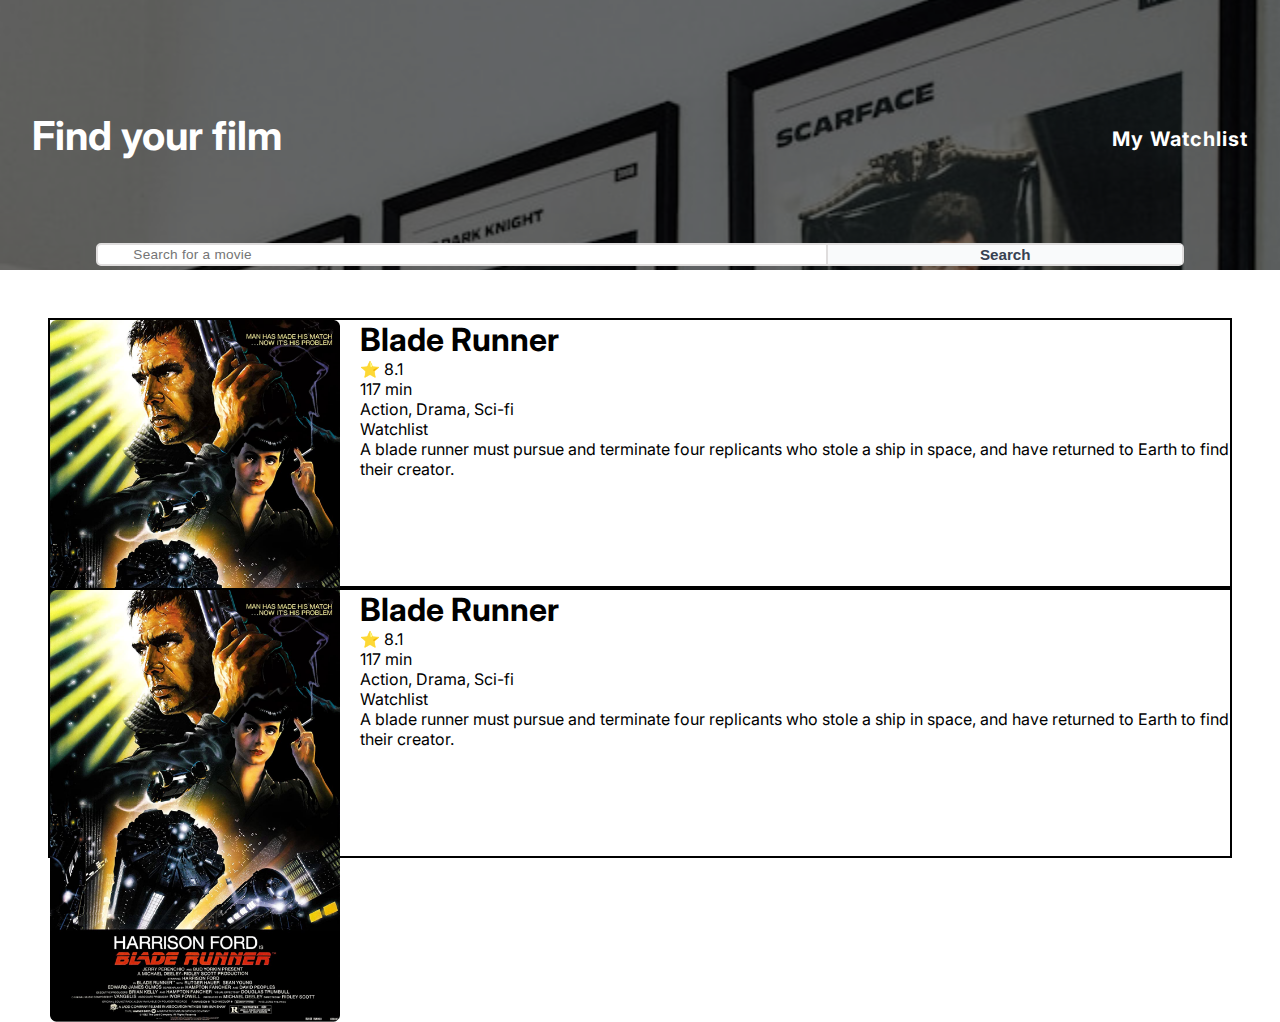
==== index.html @ b181dc59 "Create index.html and provide basic styling with styles.css" ====
<!DOCTYPE html>
<html lang="en">
<head>
    <meta charset="UTF-8">
    <meta name="viewport" content="width=device-width, initial-scale=1.0">
    <title>Movie Watchlist</title>
    <link rel="stylesheet" href="styles.css">
    <!--FONT AWESOME-->
    <link rel="stylesheet" href="https://cdnjs.cloudflare.com/ajax/libs/font-awesome/6.5.1/css/all.min.css" integrity="sha512-DTOQO9RWCH3ppGqcWaEA1BIZOC6xxalwEsw9c2QQeAIftl+Vegovlnee1c9QX4TctnWMn13TZye+giMm8e2LwA==" crossorigin="anonymous" referrerpolicy="no-referrer" />
    <!--FONT FAMILY-->
    <link rel="preconnect" href="https://fonts.googleapis.com">
    <link rel="preconnect" href="https://fonts.gstatic.com" crossorigin>
    <link href="https://fonts.googleapis.com/css2?family=Inter:wght@100..900&display=swap" rel="stylesheet">
</head>
<body>
    <header>
        <h1 class="header-title">Find your film</h1>
        <a class="header-anchor" href="#">My Watchlist</a>
    </header>

    <div class="search-container">
        <button class="magnifying-class-btn"><i class="fa-solid fa-magnifying-glass"></i></button>
        <input class="search-input" type="text" placeholder="Search for a movie">
        <button class="search-btn" type="submit">Search</button>
    </div>
    
    <main>

        <div class="before-search-container">
            <i class="fa-solid fa-film"></i>
            <p class="start-p">Start exploring</p>
        </div>
        
        <div class="after-search-container">
            <div class="movie-container">
                <div class="img-movie-container">
                    <img class="img-movie" src="img/firstMovie.png">
                </div>
                <div class="inner-movie-container">
                    <div class="top-inner-movie">
                        <h1 class="title">Blade Runner</h1>
                        <p class="stars">⭐ 8.1</p>
                    </div>
                    <div class="center-inner-movie">
                        <p class="duration">117 min</p>
                        <p class="topics">Action, Drama, Sci-fi</p>
                        <div class="add-watchlist">
                            <i class="fa-solid fa-circle-plus"></i>
                            <p class="add-text">Watchlist</p>
                        </div>
                    </div>
                    <div class="bottom-inner-movie">
                        <p class="description">A blade runner must pursue and terminate four replicants 
                            who stole a ship in space, and have returned to Earth to find their creator.</p>
                    </div>
                </div>
            </div>
            <div class="movie-container">
                <div class="img-movie-container">
                    <img class="img-movie" src="img/firstMovie.png">
                </div>
                <div class="inner-movie-container">
                    <div class="top-inner-movie">
                        <h1 class="title">Blade Runner</h1>
                        <p class="stars">⭐ 8.1</p>
                    </div>
                    <div class="center-inner-movie">
                        <p class="duration">117 min</p>
                        <p class="topics">Action, Drama, Sci-fi</p>
                        <div class="add-watchlist">
                            <i class="fa-solid fa-circle-plus"></i>
                            <p class="add-text">Watchlist</p>
                        </div>
                    </div>
                    <div class="bottom-inner-movie">
                        <p class="description">A blade runner must pursue and terminate four replicants 
                            who stole a ship in space, and have returned to Earth to find their creator.</p>
                    </div>
                </div>
            </div>
        </div>

    </main>
    
    <script src="index.js"></script>
</body>
</html>
---- styles.css ----
*, *::before, *::after {
    box-sizing: border-box;
}

body {
    margin: 0;
    font-family: "Inter", sans-serif;
}

header{
    display: flex;
    align-items: center;
    justify-content: space-between;
    padding: 0 2em;
    gap: 2em;
    position: relative;
    height: 30vh;
    color: white;
    background-image: url("img/header.jpg");
    background-size: cover;
    background-position: center 15%;
}

header::before {
    content: "";
    position: absolute;
    top: 0;
    bottom: 0;
    right: 0;
    left: 0;
    background-color: rgba(0, 0, 0, 0.5);
}

.header-title {
    z-index: 1;
    position: relative;
    font-size: 2.5rem;
    margin: 0;
}

.header-anchor {
    z-index: 1;
    position: relative;
    color: white;
    text-decoration: none;
    font-weight: bold;
    letter-spacing: 1px;
    font-size: 1.25rem;
    margin: 0.35em 0 0 0;
}

/*==================
SEARCH BAR
==================*/
.search-container {
    width: 85%;
    border: 2px solid #DFDDDD;
    border-radius: 5px;
    display: flex;
    gap: 0.5em;
    background-color: white;
    position: absolute;
    top: 27%;
    left: 0;
    right: 0;
    margin: 0 auto;
}

.magnifying-class-btn,
.search-input {
    margin: 0.5em 0 0.5em 1em;
    border: none;
}

.magnifying-class-btn{
    background-color: white;
}

.fa-magnifying-glass {
    font-size: 1.15rem;
    color: lightslategray;
}

.search-input {
    font-size: 0.85rem;
    letter-spacing: 0.25px;
    margin: 0;
    color: #6B7280;
    flex: 2;
}

.search-btn {
    color: #374151;
    background-color: #F9FAFB;
    border: none;
    flex: 1;
    border-left: 2px solid #DFDDDD;
    font-size: 0.95rem;
    font-weight: 600;
}

.search-btn,
.magnifying-class-btn {
    cursor: pointer;
}

/*===================
BEFORE SEARCH CONTAINER
=====================*/

.before-search-container {
    min-height: 60vh;
    display: none;
    flex-direction: column;
    justify-content: center;
    align-items: center;
}

.fa-film {
    color: #DFDDDD;
    font-size: 5rem;
}
.start-p {
    color: #DFDDDD;
    font-weight: bold;
}

/*===================
AFTER SEARCH CONTAINER
=====================*/
.after-search-container {
    margin: 3em;
    display: flex;
    flex-direction: column;
}

.movie-container {
    display: flex;
    height: 30vh;
    width: 100%;
    border: 2px solid black;
    gap: 1.25em;
}

.img-movie-container {
    flex: 1;
}

.img-movie {
    width: 100%;
    display: block;
}

.inner-movie-container {
    flex: 3;
}


.top-inner-movie {

}

.title,
.stars,
.duration,
.topics,
.add-watchlist,
.fa-circle-plus,
.add-text,
.description {
    margin: 0;
}

.title {
}

.stars {

}

.center-inner-movie {

}

.duration {

}

.topics {

}

.add-watchlist {

}

.fa-circle-plus {

}

.add-text {

}

.bottom-inner-movie {

}

.description {

}
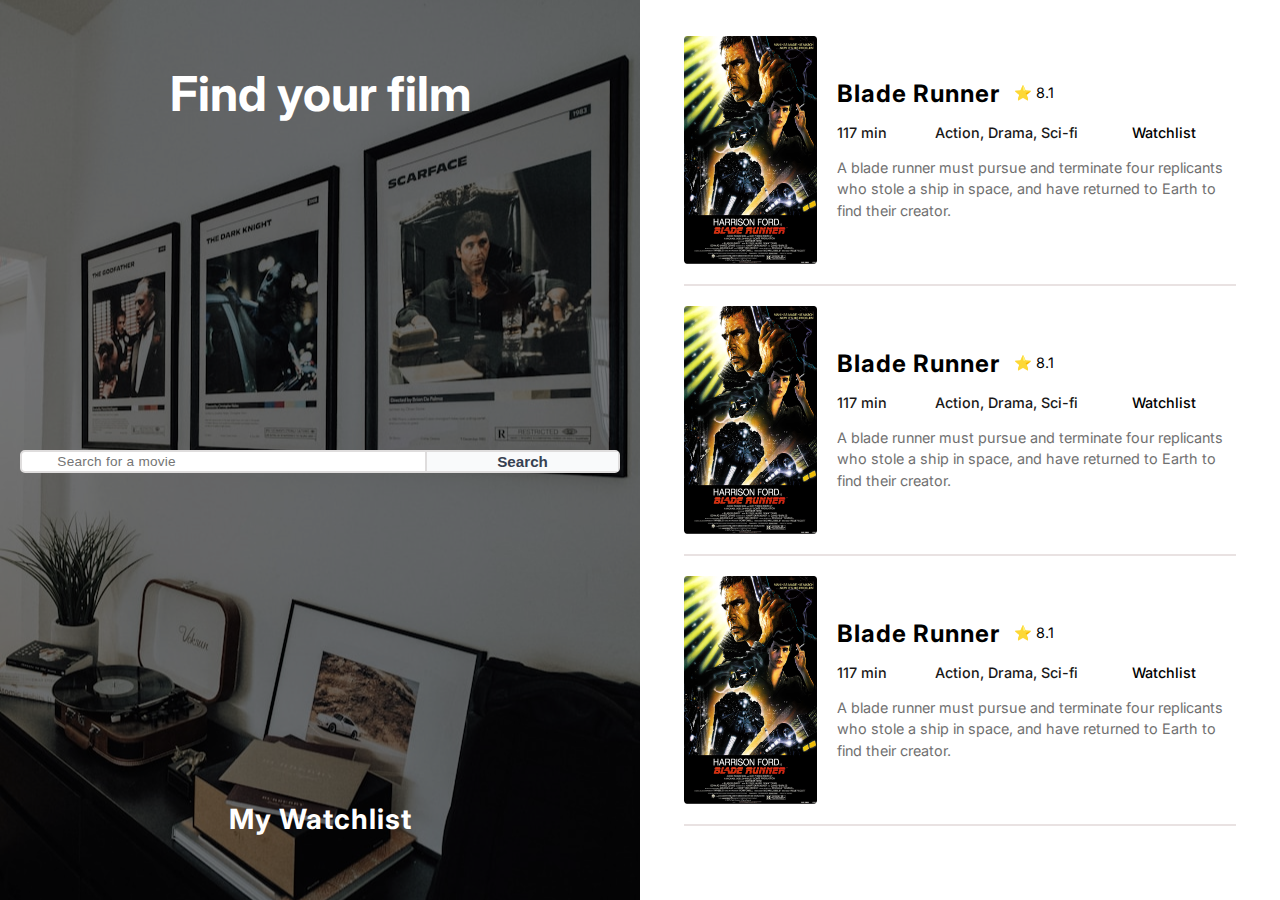
==== commit a99b1c30: "Finish responsive design index.html." ====
--- a/index.html
+++ b/index.html
@@ -15,7 +15,7 @@
 <body>
     <header>
         <h1 class="header-title">Find your film</h1>
-        <a class="header-anchor" href="#">My Watchlist</a>
+        <a class="header-anchor" href="myWatchlist.html">My Watchlist</a>
     </header>
 
     <div class="search-container">
@@ -30,8 +30,35 @@
             <i class="fa-solid fa-film"></i>
             <p class="start-p">Start exploring</p>
         </div>
+
+        <div class="unable-find-container">
+            <p class="unable-find">Unable to find what you're looking for. Please try another search.</p>
+        </div>
         
         <div class="after-search-container">
+            <div class="movie-container">
+                <div class="img-movie-container">
+                    <img class="img-movie" src="img/firstMovie.png">
+                </div>
+                <div class="inner-movie-container">
+                    <div class="top-inner-movie">
+                        <h1 class="title">Blade Runner</h1>
+                        <p class="stars">⭐ 8.1</p>
+                    </div>
+                    <div class="center-inner-movie">
+                        <p class="duration">117 min</p>
+                        <p class="topics">Action, Drama, Sci-fi</p>
+                        <div class="add-watchlist">
+                            <i class="fa-solid fa-circle-plus"></i>
+                            <p class="add-text">Watchlist</p>
+                        </div>
+                    </div>
+                    <div class="bottom-inner-movie">
+                        <p class="description">A blade runner must pursue and terminate four replicants 
+                            who stole a ship in space, and have returned to Earth to find their creator.</p>
+                    </div>
+                </div>
+            </div>
             <div class="movie-container">
                 <div class="img-movie-container">
                     <img class="img-movie" src="img/firstMovie.png">
--- a/styles.css
+++ b/styles.css
@@ -7,7 +7,7 @@
     font-family: "Inter", sans-serif;
 }
 
-header{
+header {
     display: flex;
     align-items: center;
     justify-content: space-between;
@@ -108,7 +108,8 @@
 BEFORE SEARCH CONTAINER
 =====================*/
 
-.before-search-container {
+.before-search-container,
+.unable-find-container {
     min-height: 60vh;
     display: none;
     flex-direction: column;
@@ -119,27 +120,36 @@
 .fa-film {
     color: #DFDDDD;
     font-size: 5rem;
-}
-.start-p {
+    cursor: pointer;
+}
+.start-p,
+.unable-find {
     color: #DFDDDD;
     font-weight: bold;
-}
-
+    text-align: center;
+    cursor: pointer;    
+}
+
+.unable-find-container {
+    display: flex;
+}
 /*===================
 AFTER SEARCH CONTAINER
 =====================*/
 .after-search-container {
     margin: 3em;
-    display: flex;
+    display: none;
     flex-direction: column;
 }
 
 .movie-container {
     display: flex;
     height: 30vh;
+    min-height: 200px;
     width: 100%;
-    border: 2px solid black;
+    padding: 1.25em 0;
     gap: 1.25em;
+    border-bottom: 2px solid #E9E2E2;
 }
 
 .img-movie-container {
@@ -149,15 +159,16 @@
 .img-movie {
     width: 100%;
     display: block;
+    max-height: 100%;
+    min-height: 100%;
 }
 
 .inner-movie-container {
     flex: 3;
-}
-
-
-.top-inner-movie {
-
+    display: flex;
+    flex-direction: column;
+    gap: 1em;
+    justify-content: center;
 }
 
 .title,
@@ -171,44 +182,192 @@
     margin: 0;
 }
 
+.top-inner-movie {
+    display: flex;
+    gap: 0.85em;
+    align-items: center;
+}
+
 .title {
+    font-size: 1.25rem;
+    letter-spacing: 1px;
 }
 
 .stars {
-
+    font-size: 0.85rem;
 }
 
 .center-inner-movie {
-
-}
-
-.duration {
-
-}
-
+    display: flex;
+    align-items: center;
+    justify-content: space-between;
+    width: 80%;
+    gap: 0.75em;
+}
+
+.duration,
 .topics {
-
+    color: #1A1919;
+    font-weight: 500;
+    font-size: 0.8rem;
 }
 
 .add-watchlist {
-
+    display: flex;
+    gap: 0.35em;
+    align-items: center;
 }
 
 .fa-circle-plus {
-
+    font-size: 1.1rem;
+    cursor: pointer;
 }
 
 .add-text {
-
-}
-
-.bottom-inner-movie {
-
+    font-size: 0.8rem;
+    font-weight: 500;
 }
 
 .description {
-
-}
-
-
-
+    color: #707070;
+    font-size: 0.9rem;
+    line-height: 1.5;
+}
+
+@media (min-width: 850px) {
+    body {
+        display: flex;
+    }
+
+    header {
+        flex: 1;
+        flex-direction: column;
+        padding: 4em 2em;
+        min-height: 100vh;
+        max-width: 50%;
+    }
+    .header-title {
+        white-space: nowrap;
+        font-size: 3rem;
+    }
+    .header-anchor {
+        font-size: 1.75rem;
+    }
+
+    .search-container {
+        width: 50%;
+        top: 50%;
+        right: 50%;
+        max-width: 600px;
+    }
+
+    main {
+        flex: 1;
+        max-width: 50%;
+        max-width:600px;
+        margin: 0 auto;
+    }
+
+    /*===================
+    BEFORE SEARCH CONTAINER
+    =====================*/
+    .before-search-container, 
+    .unable-find-container 
+    {
+    min-height: 100vh;
+    display: none;
+    flex-direction: column;
+    justify-content: center;
+    align-items: center;
+    padding: 2em 0 0 0;
+    }
+    .fa-film {
+        font-size: 6rem;
+    }
+
+    .unable-find,
+    .start-p {
+        font-size: 1.5rem;  
+    }
+
+    /*===================
+    AFTER SEARCH CONTAINER
+    =====================*/
+    .after-search-container {
+        display: flex;
+        margin: 1em 1.5em;
+    }
+    .movie-container {
+        height: 30vh;
+        min-height: 175px;
+    }
+
+    .title {
+        font-size: 1.35rem;
+    }
+
+    .stars {
+        font-size: 0.7rem;
+    }
+
+    .center-inner-movie {
+        width: 90%;
+    }
+
+    .duration, 
+    .topics {
+        font-size: 0.7rem;
+    }
+
+    .add-watchlist {
+        gap: 0.3em;
+    }
+
+    .fa-circle-plus {
+        font-size: 0.9rem;
+    }
+
+    .add-text {
+        font-size: 0.7rem;
+    }
+
+    .description {
+        font-size: 0.75rem; 
+    }
+}
+
+@media (min-width: 1200px) {
+    
+    .title {
+        font-size: 1.5rem;
+    }
+
+    .stars {
+        font-size: 0.9rem;
+    }
+
+    .center-inner-movie {
+        width: 90%;
+    }
+
+    .duration, 
+    .topics {
+        font-size: 0.9rem;
+    }
+
+    .add-watchlist {
+        gap: 0.4em;
+    }
+
+    .fa-circle-plus {
+        font-size: 1rem;
+    }
+
+    .add-text {
+        font-size: 0.9rem;
+    }
+
+    .description {
+        font-size: 0.9rem; 
+    }
+}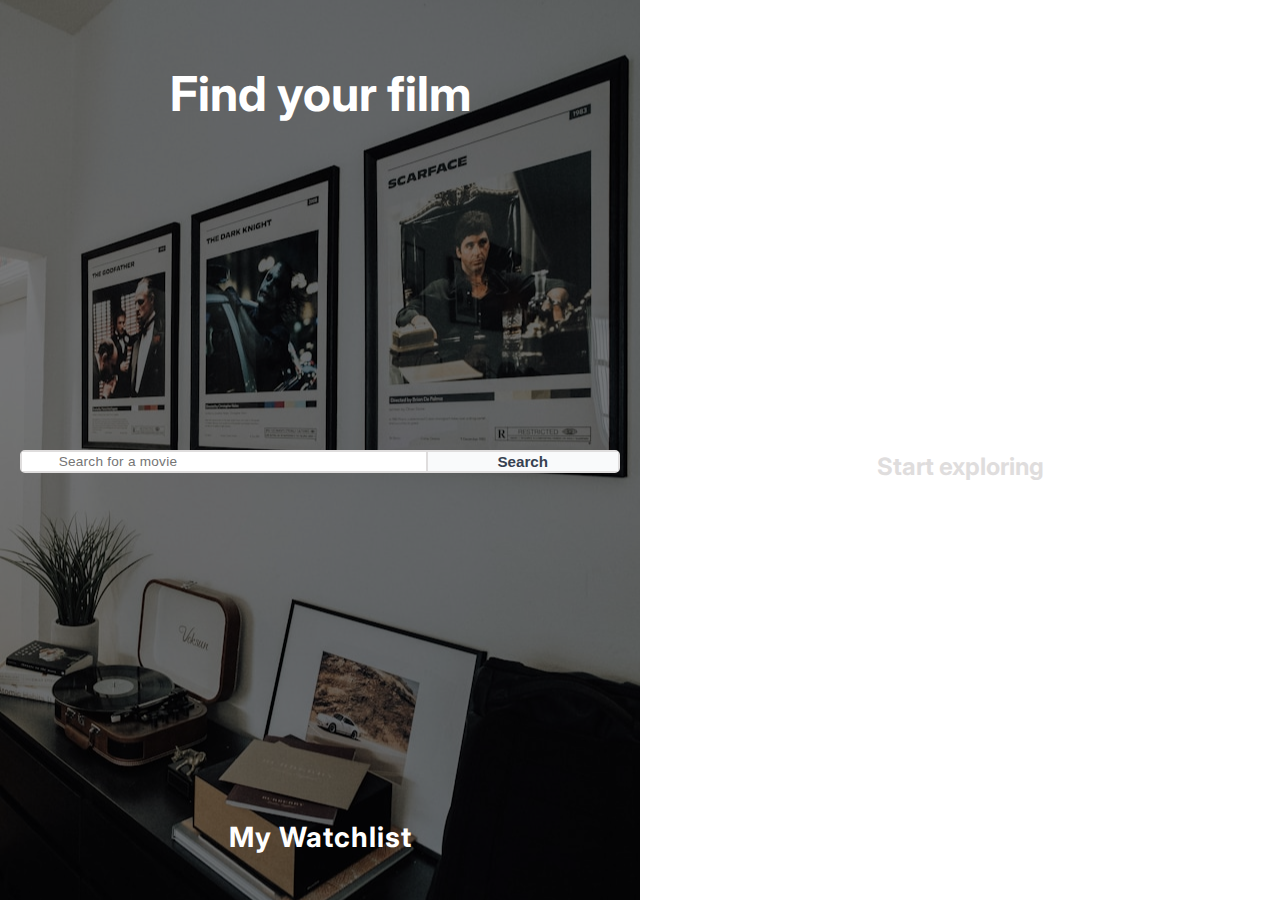
==== commit 7da9b5a4: "Implement great part of the logic behind index.html. Also modify some styling and structure." ====
--- a/index.html
+++ b/index.html
@@ -15,98 +15,22 @@
 <body>
     <header>
         <h1 class="header-title">Find your film</h1>
-        <a class="header-anchor" href="myWatchlist.html">My Watchlist</a>
+        <a class="header-anchor" id="header-anchor" href="myWatchlist.html">My Watchlist</a>
     </header>
-
     <div class="search-container">
-        <button class="magnifying-class-btn"><i class="fa-solid fa-magnifying-glass"></i></button>
-        <input class="search-input" type="text" placeholder="Search for a movie">
-        <button class="search-btn" type="submit">Search</button>
+        <button class="magnifying-class-btn" id="magnifying-class-btn"><i class="fa-solid fa-magnifying-glass"></i></button>
+        <input class="search-input" id="search-input" type="text" placeholder="Search for a movie">
+        <button class="search-btn" id="search-btn" type="submit">Search</button>
     </div>
-    
     <main>
-
-        <div class="before-search-container">
+        <div class="before-search-container" id="before-search-container">
             <i class="fa-solid fa-film"></i>
             <p class="start-p">Start exploring</p>
         </div>
-
-        <div class="unable-find-container">
+        <div class="unable-find-container" id="unable-find-container">
             <p class="unable-find">Unable to find what you're looking for. Please try another search.</p>
         </div>
-        
-        <div class="after-search-container">
-            <div class="movie-container">
-                <div class="img-movie-container">
-                    <img class="img-movie" src="img/firstMovie.png">
-                </div>
-                <div class="inner-movie-container">
-                    <div class="top-inner-movie">
-                        <h1 class="title">Blade Runner</h1>
-                        <p class="stars">⭐ 8.1</p>
-                    </div>
-                    <div class="center-inner-movie">
-                        <p class="duration">117 min</p>
-                        <p class="topics">Action, Drama, Sci-fi</p>
-                        <div class="add-watchlist">
-                            <i class="fa-solid fa-circle-plus"></i>
-                            <p class="add-text">Watchlist</p>
-                        </div>
-                    </div>
-                    <div class="bottom-inner-movie">
-                        <p class="description">A blade runner must pursue and terminate four replicants 
-                            who stole a ship in space, and have returned to Earth to find their creator.</p>
-                    </div>
-                </div>
-            </div>
-            <div class="movie-container">
-                <div class="img-movie-container">
-                    <img class="img-movie" src="img/firstMovie.png">
-                </div>
-                <div class="inner-movie-container">
-                    <div class="top-inner-movie">
-                        <h1 class="title">Blade Runner</h1>
-                        <p class="stars">⭐ 8.1</p>
-                    </div>
-                    <div class="center-inner-movie">
-                        <p class="duration">117 min</p>
-                        <p class="topics">Action, Drama, Sci-fi</p>
-                        <div class="add-watchlist">
-                            <i class="fa-solid fa-circle-plus"></i>
-                            <p class="add-text">Watchlist</p>
-                        </div>
-                    </div>
-                    <div class="bottom-inner-movie">
-                        <p class="description">A blade runner must pursue and terminate four replicants 
-                            who stole a ship in space, and have returned to Earth to find their creator.</p>
-                    </div>
-                </div>
-            </div>
-            <div class="movie-container">
-                <div class="img-movie-container">
-                    <img class="img-movie" src="img/firstMovie.png">
-                </div>
-                <div class="inner-movie-container">
-                    <div class="top-inner-movie">
-                        <h1 class="title">Blade Runner</h1>
-                        <p class="stars">⭐ 8.1</p>
-                    </div>
-                    <div class="center-inner-movie">
-                        <p class="duration">117 min</p>
-                        <p class="topics">Action, Drama, Sci-fi</p>
-                        <div class="add-watchlist">
-                            <i class="fa-solid fa-circle-plus"></i>
-                            <p class="add-text">Watchlist</p>
-                        </div>
-                    </div>
-                    <div class="bottom-inner-movie">
-                        <p class="description">A blade runner must pursue and terminate four replicants 
-                            who stole a ship in space, and have returned to Earth to find their creator.</p>
-                    </div>
-                </div>
-            </div>
-        </div>
-
+        <div class="after-search-container" id="after-search-container"></div>
     </main>
     
     <script src="index.js"></script>
--- a/styles.css
+++ b/styles.css
@@ -5,6 +5,7 @@
 body {
     margin: 0;
     font-family: "Inter", sans-serif;
+    height: 100%;
 }
 
 header {
@@ -66,7 +67,6 @@
     margin: 0 auto;
 }
 
-.magnifying-class-btn,
 .search-input {
     margin: 0.5em 0 0.5em 1em;
     border: none;
@@ -74,6 +74,8 @@
 
 .magnifying-class-btn{
     background-color: white;
+    padding: 0.5em 1em;
+    border: none;
 }
 
 .fa-magnifying-glass {
@@ -117,6 +119,10 @@
     align-items: center;
 }
 
+.before-search-container {
+    display: flex;
+}
+
 .fa-film {
     color: #DFDDDD;
     font-size: 5rem;
@@ -130,9 +136,6 @@
     cursor: pointer;    
 }
 
-.unable-find-container {
-    display: flex;
-}
 /*===================
 AFTER SEARCH CONTAINER
 =====================*/
@@ -161,6 +164,7 @@
     display: block;
     max-height: 100%;
     min-height: 100%;
+    max-width: 115px;
 }
 
 .inner-movie-container {
@@ -168,7 +172,7 @@
     display: flex;
     flex-direction: column;
     gap: 1em;
-    justify-content: center;
+    justify-content: space-evenly;
 }
 
 .title,
@@ -232,11 +236,15 @@
     color: #707070;
     font-size: 0.9rem;
     line-height: 1.5;
-}
-
-@media (min-width: 850px) {
+    min-height: 75px;
+    max-height: 15vh;
+}
+
+@media (min-width: 780px) {
+
     body {
         display: flex;
+        min-height: 500px;
     }
 
     header {
@@ -245,13 +253,17 @@
         padding: 4em 2em;
         min-height: 100vh;
         max-width: 50%;
-    }
+        height: initial;
+    }
+
     .header-title {
         white-space: nowrap;
         font-size: 3rem;
     }
     .header-anchor {
         font-size: 1.75rem;
+        position: absolute;
+        top: 90vh;
     }
 
     .search-container {
@@ -275,7 +287,6 @@
     .unable-find-container 
     {
     min-height: 100vh;
-    display: none;
     flex-direction: column;
     justify-content: center;
     align-items: center;
@@ -294,11 +305,10 @@
     AFTER SEARCH CONTAINER
     =====================*/
     .after-search-container {
-        display: flex;
         margin: 1em 1.5em;
     }
     .movie-container {
-        height: 30vh;
+        height: initial;
         min-height: 175px;
     }
 
